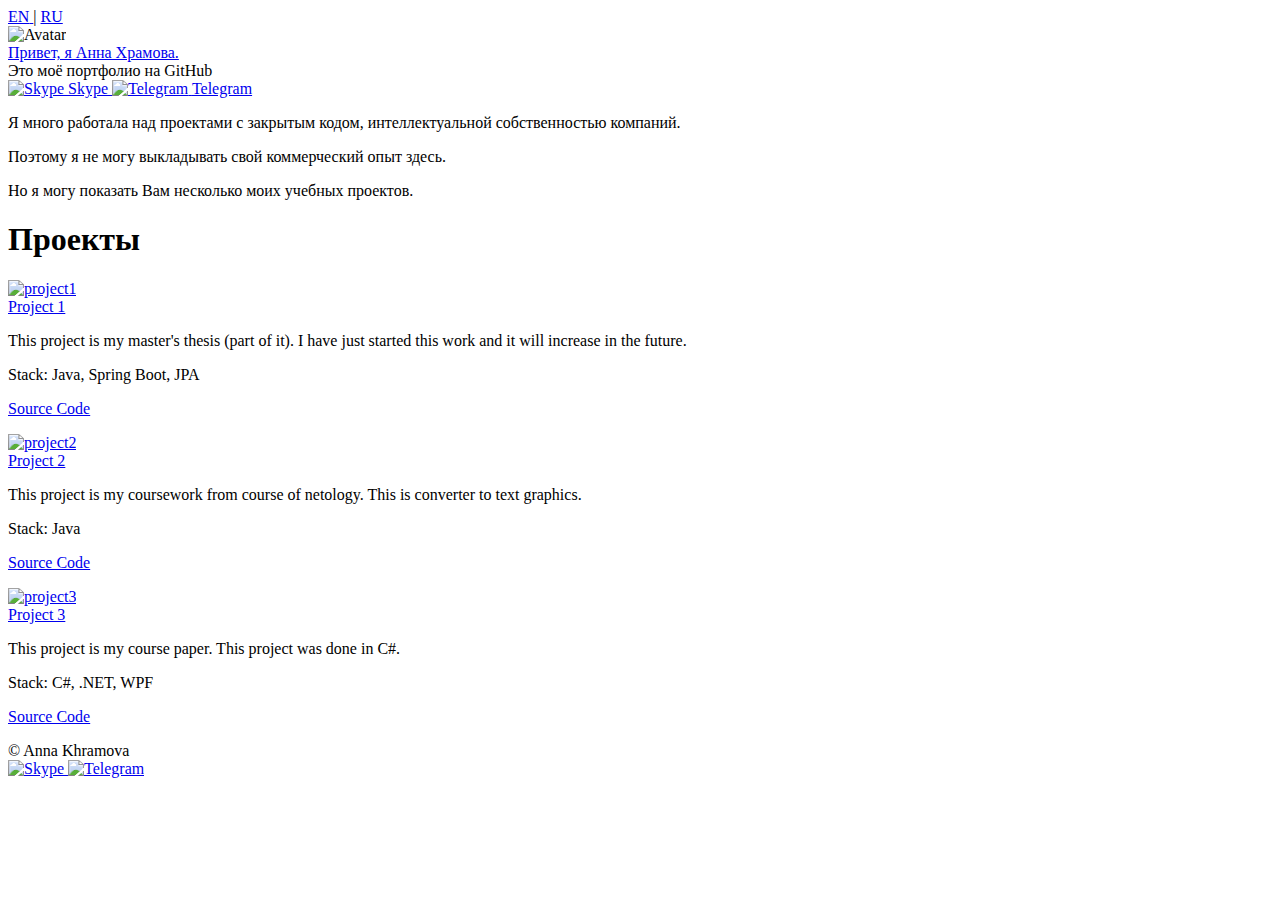
==== ru/index.html @ 5d62be84 "RU/EN" ====
<!DOCTYPE html>
<html lang="en">
<head>
    <meta charset="UTF-8">
    <title>Обо мне</title>
    <link rel="stylesheet" type="text/css" href="/assets/styles/styles.css">
</head>
<body>
    <div class="main">
        <div>
            <a href="/">
                <span>EN</span>
            </a>
            <span>|</span>
            <a href="/ru">
                <span>RU</span>
            </a>
        </div>
        <div class="content">
            <div class="content__hello">
                <img class="content__hello-img" src="/assets/img/avatar.png" alt="Avatar">
                <div class="content__hello-text">
                    <span class="content__name">
                        <a href="/">Привет, я Анна Храмова.</a>
                    </span>
                    <span class="content__description"><br/>Это моё портфолио на GitHub</span>
                    <nav class="content__social">
                        <a href="https://join.skype.com/invite/I2YCoaXWkorc" target="_blank" class="content__social-item">
                            <img src="../assets/img/icons/skype.svg" alt="Skype">
                            <span>Skype</span>
                        </a>
                        <a href="https://t.me/akhramovaa" target="_blank" class="content__social-item">
                            <img src="../assets/img/icons/telegram.svg" alt="Telegram">
                            <span>Telegram</span>
                        </a>
                    </nav>
                </div>
            </div>
            <div class="content__main">
                <div class="content__main-item">
                    <div class="main-item__description">
                        <p>Я много работала над проектами с закрытым кодом, интеллектуальной собственностью компаний.</p>
                        <p>Поэтому я не могу выкладывать свой коммерческий опыт здесь.</p>
                    </div>
                </div>
                <div class="content__main-item">
                    <div class="main-item__description">
                        <p>Но я могу показать Вам несколько моих учебных проектов.</p>
                    </div>
                </div>
                <h1 class="main-item__title">Проекты</h1>
                <div class="content__main-item project">
                    <a data-fslightbox href="/assets/img/project.png">
                        <img src="/assets/img/ThreatModel.png" alt="project1">
                    </a>
                    <div>
                        <div class="content__subheader">
                            <a href="/example/project1.html"><span>Project 1</span></a>
                        </div>
                        <div class="main-item__description">
                            <p>This project is my master's thesis (part of it). I have just started this work and it will increase in the future.
                            </p>
                        </div>
                        <div class="main-item__subdescription">
                            <p><span>Stack:</span> Java, Spring Boot, JPA</p>
                            <p class="main-item__links"><a href="https://github.com/AnnaKhramova/threat-model.git"><span>Source Code</span></a></p>
                        </div>
                    </div>
                </div>
                <div class="content__main-item project">
                    <a data-fslightbox href="/assets/img/project2.png">
                        <img src="/assets/img/Converter.png" alt="project2">
                    </a>
                    <div>
                        <div class="content__subheader">
                            <a href="/example/project2.html"><span>Project 2</span></a>
                        </div>
                        <div class="main-item__description">
                            <p>This project is my coursework from course of netology. This is converter to text graphics.
                                <br/></p>
                        </div>
                        <div class="main-item__subdescription">
                            <p><span>Stack:</span> Java</p>
                            <p class="main-item__links"><a href="https://github.com/AnnaKhramova/TestGraphicsConverter.git"><span>Source Code</span></a></p>
                        </div>
                    </div>
                </div>
                <div class="content__main-item project">
                    <a data-fslightbox href="/assets/img/project3.png">
                        <img src="/assets/img/SAPRTP.png" alt="project3">
                    </a>
                    <div>
                        <div class="content__subheader">
                            <a href="/example/project3.html"><span>Project 3</span></a>
                        </div>
                        <div class="main-item__description">
                            <p>This project is my course paper. This project was done in C#.
                                <br/></p>
                        </div>
                        <div class="main-item__subdescription">
                            <p><span>Stack:</span> C#, .NET, WPF</p>
                            <p class="main-item__links"><a href="https://github.com/AnnaKhramova/CADofTP.git"><span>Source Code</span></a></p>
                        </div>
                    </div>
                </div>
            </div>
        </div>
        <div class="footer">
            <div>
                <span>© Anna Khramova</span>
            </div>
            <div>
                <nav class="footer__social">
                    <a href="#link" target="_blank" class="footer__social-item">
                        <img src="../assets/img/icons/skype.svg" alt="Skype">
                    </a>
                    <a href="#link" target="_blank" class="footer__social-item">
                        <img src="../assets/img/icons/telegram.svg" alt="Telegram">
                    </a>
                </nav>
            </div>
        </div>
    </div>
    <script src="/assets/scripts/fslightbox.js"></script>
</body>
</html>
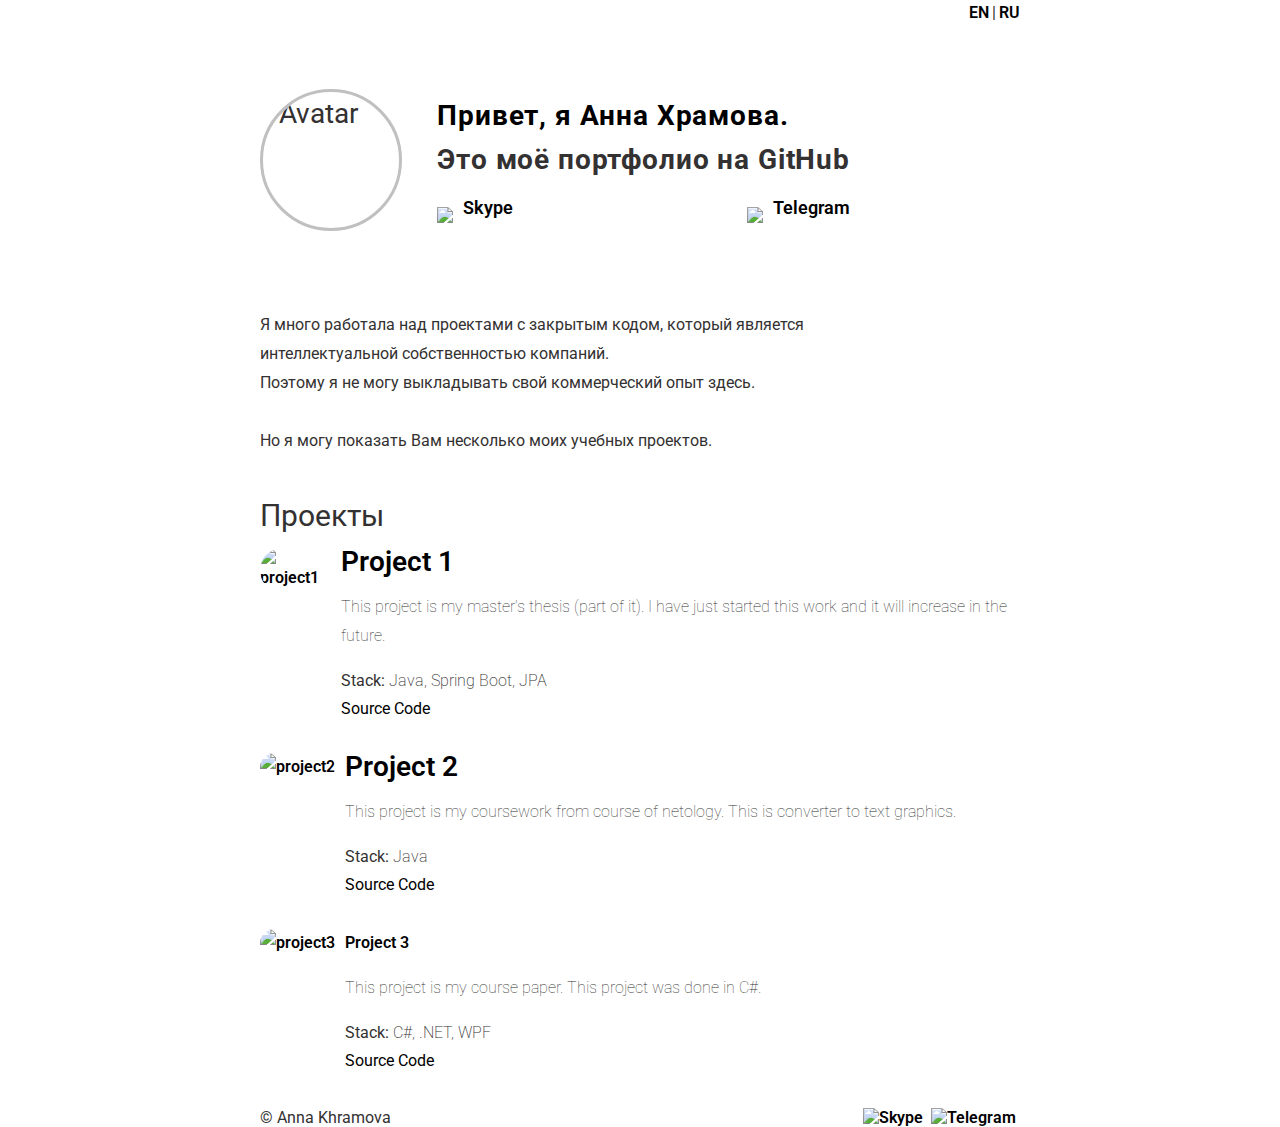
==== commit cbf05bb5: "RU/EN" ====
--- a/ru/index.html
+++ b/ru/index.html
@@ -7,7 +7,7 @@
 </head>
 <body>
     <div class="main">
-        <div>
+        <div class="header">
             <a href="/">
                 <span>EN</span>
             </a>
@@ -39,7 +39,8 @@
             <div class="content__main">
                 <div class="content__main-item">
                     <div class="main-item__description">
-                        <p>Я много работала над проектами с закрытым кодом, интеллектуальной собственностью компаний.</p>
+                        <p>Я много работала над проектами с закрытым кодом, который является
+                            <br/>интеллектуальной собственностью компаний.</p>
                         <p>Поэтому я не могу выкладывать свой коммерческий опыт здесь.</p>
                     </div>
                 </div>
@@ -48,14 +49,14 @@
                         <p>Но я могу показать Вам несколько моих учебных проектов.</p>
                     </div>
                 </div>
-                <h1 class="main-item__title">Проекты</h1>
+                <h2 class="content__subheader">Проекты</h2>
                 <div class="content__main-item project">
                     <a data-fslightbox href="/assets/img/project.png">
                         <img src="/assets/img/ThreatModel.png" alt="project1">
                     </a>
                     <div>
-                        <div class="content__subheader">
-                            <a href="/example/project1.html"><span>Project 1</span></a>
+                        <div class="main-item__title">
+                            <a href="/projects/project1.html"><span>Project 1</span></a>
                         </div>
                         <div class="main-item__description">
                             <p>This project is my master's thesis (part of it). I have just started this work and it will increase in the future.
@@ -72,8 +73,8 @@
                         <img src="/assets/img/Converter.png" alt="project2">
                     </a>
                     <div>
-                        <div class="content__subheader">
-                            <a href="/example/project2.html"><span>Project 2</span></a>
+                        <div class="main-item__title">
+                            <a href="/projects/project2.html"><span>Project 2</span></a>
                         </div>
                         <div class="main-item__description">
                             <p>This project is my coursework from course of netology. This is converter to text graphics.
@@ -90,8 +91,8 @@
                         <img src="/assets/img/SAPRTP.png" alt="project3">
                     </a>
                     <div>
-                        <div class="content__subheader">
-                            <a href="/example/project3.html"><span>Project 3</span></a>
+                        <div class="main-item-title">
+                            <a href="/projects/project3.html"><span>Project 3</span></a>
                         </div>
                         <div class="main-item__description">
                             <p>This project is my course paper. This project was done in C#.
--- a/assets/styles/styles.css
+++ b/assets/styles/styles.css
@@ -0,0 +1,269 @@
+@import url('https://fonts.googleapis.com/css2?family=Roboto:wght@100;300;400;500;700;900&display=swap');
+/***
+    The new CSS reset - version 1.7.3 (last updated 7.8.2022)
+    GitHub page: https://github.com/elad2412/the-new-css-reset
+***/
+
+/*
+    Remove all the styles of the "User-Agent-Stylesheet", except for the 'display' property
+    - The "symbol *" part is to solve Firefox SVG sprite bug
+ */
+*:where(:not(html, iframe, canvas, img, svg, video, audio):not(svg *, symbol *)) {
+    all: unset;
+    display: revert;
+}
+
+/* Preferred box-sizing value */
+*,
+*::before,
+*::after {
+    box-sizing: border-box;
+}
+
+/* Reapply the pointer cursor for anchor tags */
+a, button {
+    cursor: revert;
+}
+
+/* Remove list styles (bullets/numbers) */
+ol, ul, menu {
+    list-style: none;
+}
+
+/* For images to not be able to exceed their container */
+img {
+    max-width: 100%;
+}
+
+/* removes spacing between cells in tables */
+table {
+    border-collapse: collapse;
+}
+
+/* Safari - solving issue when using user-select:none on the <body> text input doesn't working */
+input, textarea {
+    -webkit-user-select: auto;
+}
+
+/* revert the 'white-space' property for textarea elements on Safari */
+textarea {
+    white-space: revert;
+}
+
+/* minimum style to allow to style meter element */
+meter {
+    -webkit-appearance: revert;
+    appearance: revert;
+}
+
+/* reset default text opacity of input placeholder */
+::placeholder {
+    color: unset;
+}
+
+/* fix the feature of 'hidden' attribute.
+   display:revert; revert to element instead of attribute */
+:where([hidden]) {
+    display: none;
+}
+
+/* revert for bug in Chromium browsers
+   - fix for the content editable attribute will work properly.
+   - webkit-user-select: auto; added for Safari in case of using user-select:none on wrapper element*/
+:where([contenteditable]:not([contenteditable="false"])) {
+    -moz-user-modify: read-write;
+    -webkit-user-modify: read-write;
+    overflow-wrap: break-word;
+    -webkit-line-break: after-white-space;
+    -webkit-user-select: auto;
+}
+
+/* apply back the draggable feature - exist only in Chromium and Safari */
+:where([draggable="true"]) {
+    -webkit-user-drag: element;
+}
+
+body {
+    font-family: 'Roboto', sans-serif;
+    color: #333131;
+}
+
+a {
+    color: black;
+    font-weight: 600;
+}
+
+a:hover {
+    text-decoration: underline;
+}
+
+@media (prefers-color-scheme: dark) {
+    body {
+        background-color: black;
+        color: #c8cbcd;
+    }
+
+    a {
+        color: #fff;
+    }
+
+    .content__social-item img,
+    .footer__social-item img{
+        filter: invert(1);
+    }
+}
+
+.main {
+    margin: auto;
+    width: 47.5rem;
+}
+
+.content__hello {
+    display: flex;
+    margin-top: 4.2rem;
+    margin-bottom: 5rem;
+    font-size: 28px;
+    line-height: 2.8rem;
+}
+
+.content__hello-img {
+    width: 142px;
+    height: 142px;
+    min-width: 142px;
+    border-radius: 50%;
+    border: 3px solid silver;
+}
+
+.content__hello-text {
+    margin-left: 2.2rem;
+    line-height: 2.7rem;
+    margin-top: 5px;
+}
+
+.content__name a {
+    font-weight: 700;
+    letter-spacing: 0.03em;
+}
+
+.content__description {
+    font-weight: 700;
+    letter-spacing: 0.03em;
+}
+
+.header {
+    display: flex;
+    justify-content: end;
+    margin-top: 0.2rem;
+}
+.header span {
+    margin-left: 3px;
+}
+
+.content__social {
+    display: flex;
+    max-width: 36rem;
+    font-size: 18px;
+    padding-top: 5px;
+    -webkit-box-orient: horizontal;
+    -webkit-box-direction: normal;
+    flex-direction: row;
+    flex: 1 1 0%;
+    -webkit-box-pack: start;
+    justify-content: space-between;
+}
+.content__social-item {
+    display: flex;
+    align-items: end;
+}
+.content__social-item img {
+    width: 22px;
+    height: 22px;
+    margin-right: 4px;
+}
+
+.content__about-header {
+    font-size: 2.4rem;
+    margin-bottom: 1.4rem;
+    line-height: 4rem;
+    text-transform: uppercase;
+}
+
+.content__subheader {
+    font-size: 30px;
+    line-height: 4rem;
+}
+
+.content__main-item {
+    display: flex;
+    line-height: 1.8rem;
+    margin-bottom: 1.8rem;
+}
+.content__main-item.project img {
+    max-width: 300px;
+    height: auto;
+    margin-right: 10px;
+    border-radius: 25px;
+}
+
+.main-item__description img {
+    border-radius: 25px;
+}
+
+.project .main-item__title {
+    font-weight: 500;
+    font-size: 28px;
+}
+
+.project .main-item__links span {
+    margin-right: 4px;
+}
+
+.project .main-item__description {
+    font-weight: 100;
+    margin-top: 1rem;
+}
+
+.project .main-item__subdescription {
+    font-weight: 200;
+    margin-top: 1rem;
+}
+.project .main-item__subdescription span {
+    font-weight: 400;
+}
+
+.post .main-item__title{
+    font-size: 1.48rem;
+    line-height: 2rem;
+    font-weight: 500;
+    letter-spacing: .05rem;
+}
+
+.post .main-item__title a{
+    box-shadow: none;
+    letter-spacing: 0.03em;
+}
+
+.post .main-item__date {
+    display: inline-block;
+    font-size: .94rem;
+    font-weight: 700;
+    line-height: 1.55rem;
+}
+
+.post .main-item__description {
+    line-height: 1.8rem;
+    margin-top: -0.2rem;
+    margin-bottom: 0.8rem;
+}
+
+.footer {
+    margin-top: 2rem;
+    display: flex;
+    justify-content: space-between;
+}
+
+.footer__social-item img {
+    width: 22px;
+    height: 22px;
+    margin-right: 4px;
+}
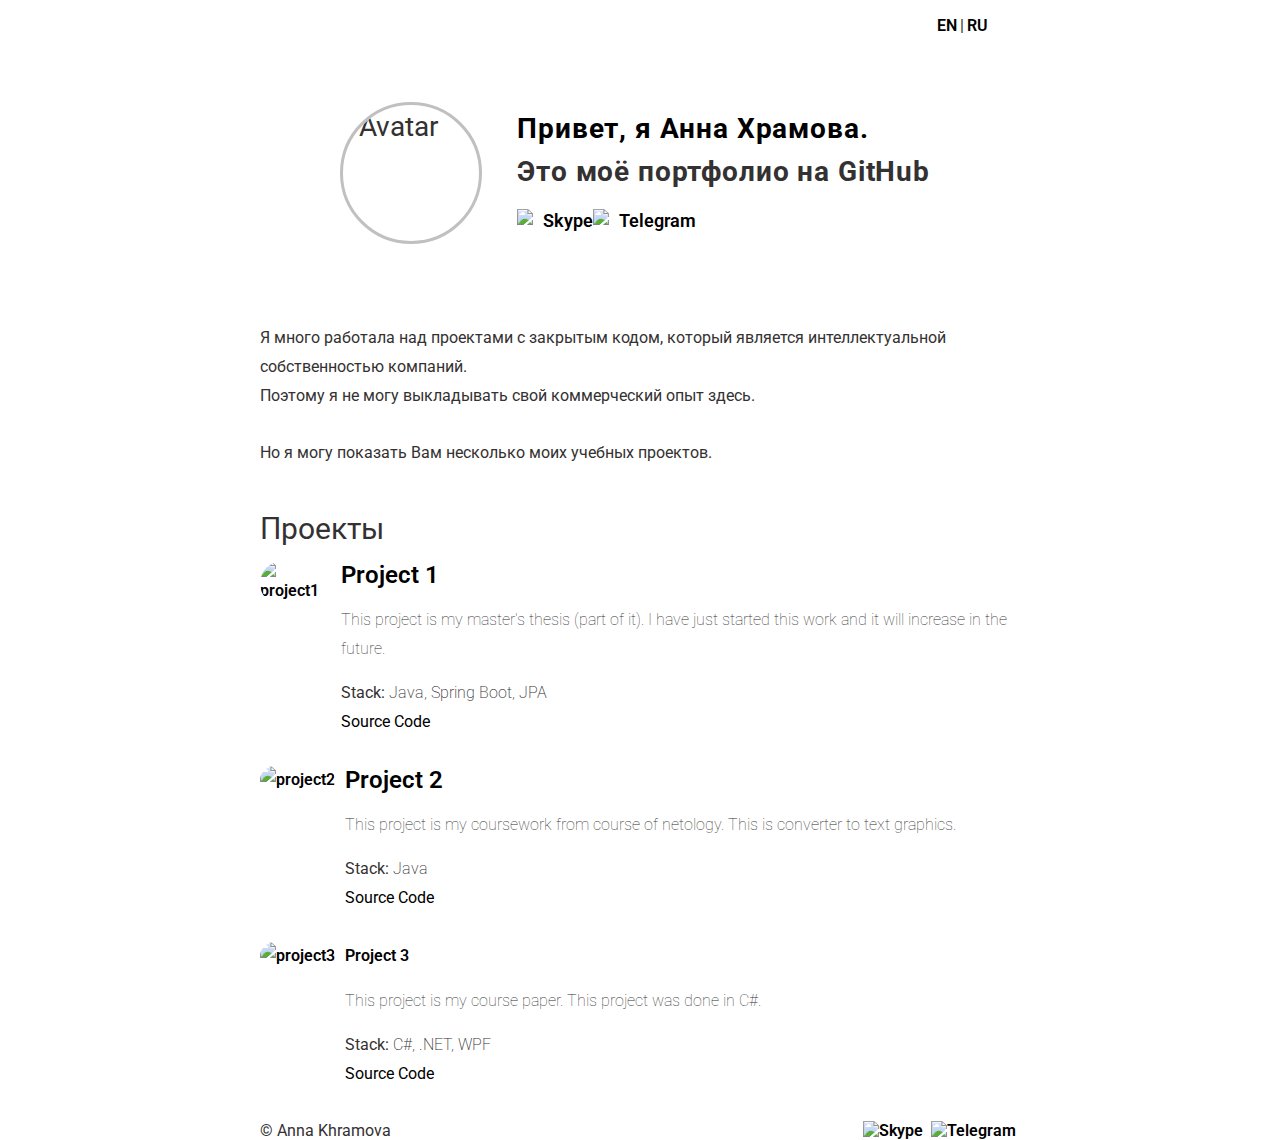
==== commit ef8ef192: "RU/EN" ====
--- a/ru/index.html
+++ b/ru/index.html
@@ -39,8 +39,7 @@
             <div class="content__main">
                 <div class="content__main-item">
                     <div class="main-item__description">
-                        <p>Я много работала над проектами с закрытым кодом, который является
-                            <br/>интеллектуальной собственностью компаний.</p>
+                        <p>Я много работала над проектами с закрытым кодом, который является интеллектуальной собственностью компаний.</p>
                         <p>Поэтому я не могу выкладывать свой коммерческий опыт здесь.</p>
                     </div>
                 </div>
--- a/assets/styles/styles.css
+++ b/assets/styles/styles.css
@@ -122,6 +122,7 @@
     display: flex;
     margin-top: 4.2rem;
     margin-bottom: 5rem;
+    margin-left: 5rem;
     font-size: 28px;
     line-height: 2.8rem;
 }
@@ -153,7 +154,8 @@
 .header {
     display: flex;
     justify-content: end;
-    margin-top: 0.2rem;
+    margin-top: 1rem;
+    margin-right: 2rem;
 }
 .header span {
     margin-left: 3px;
@@ -169,11 +171,10 @@
     flex-direction: row;
     flex: 1 1 0%;
     -webkit-box-pack: start;
-    justify-content: space-between;
 }
 .content__social-item {
     display: flex;
-    align-items: end;
+    align-items: center;
 }
 .content__social-item img {
     width: 22px;
@@ -211,7 +212,7 @@
 
 .project .main-item__title {
     font-weight: 500;
-    font-size: 28px;
+    font-size: 24px;
 }
 
 .project .main-item__links span {
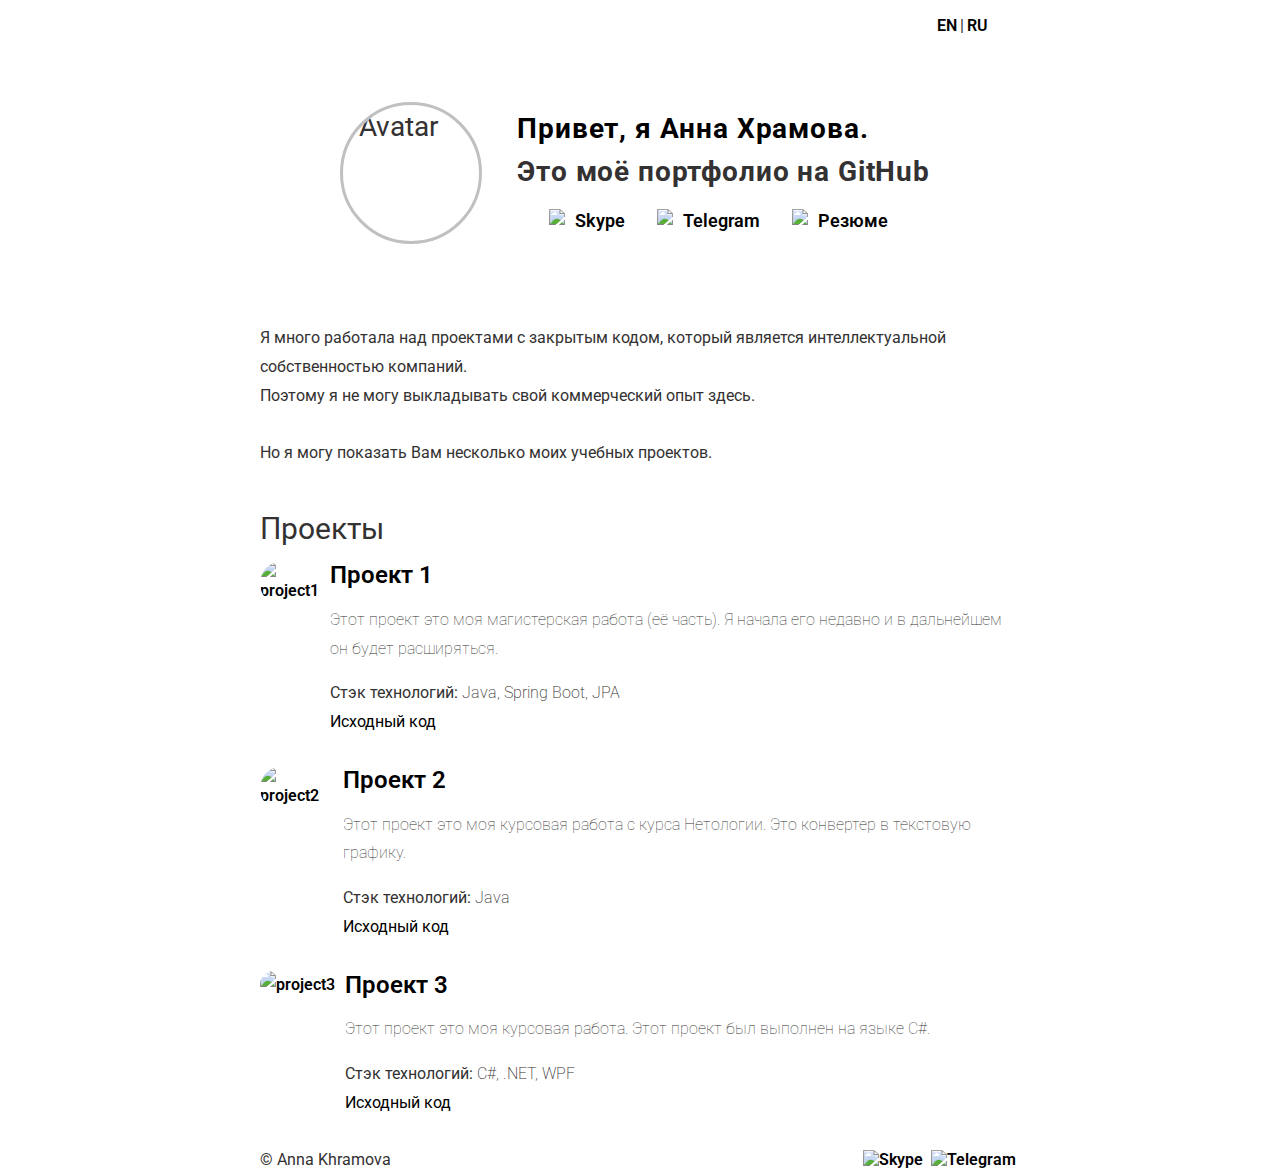
==== commit 4b5c7059: "Resume" ====
--- a/ru/index.html
+++ b/ru/index.html
@@ -33,6 +33,10 @@
                             <img src="../assets/img/icons/telegram.svg" alt="Telegram">
                             <span>Telegram</span>
                         </a>
+                        <a href="https://drive.google.com/file/d/1PjHw_tfwJFnIu9QfQ94iJYPGNQOSwj7A/view?usp=sharing" target="_blank" class="content__social-item">
+                            <img src="../assets/img/icons/resume.svg" alt="Resume">
+                            <span>Резюме</span>
+                        </a>
                     </nav>
                 </div>
             </div>
@@ -55,15 +59,14 @@
                     </a>
                     <div>
                         <div class="main-item__title">
-                            <a href="/projects/project1.html"><span>Project 1</span></a>
+                            <a href="/projects/project1.html"><span>Проект 1</span></a>
                         </div>
                         <div class="main-item__description">
-                            <p>This project is my master's thesis (part of it). I have just started this work and it will increase in the future.
-                            </p>
+                            <p>Этот проект это моя магистерская работа (её часть). Я начала его недавно и в дальнейшем он будет расширяться.</p>
                         </div>
                         <div class="main-item__subdescription">
-                            <p><span>Stack:</span> Java, Spring Boot, JPA</p>
-                            <p class="main-item__links"><a href="https://github.com/AnnaKhramova/threat-model.git"><span>Source Code</span></a></p>
+                            <p><span>Стэк технологий:</span> Java, Spring Boot, JPA</p>
+                            <p class="main-item__links"><a href="https://github.com/AnnaKhramova/threat-model/tree/develop"><span>Исходный код</span></a></p>
                         </div>
                     </div>
                 </div>
@@ -73,15 +76,15 @@
                     </a>
                     <div>
                         <div class="main-item__title">
-                            <a href="/projects/project2.html"><span>Project 2</span></a>
+                            <a href="/projects/project2.html"><span>Проект 2</span></a>
                         </div>
                         <div class="main-item__description">
-                            <p>This project is my coursework from course of netology. This is converter to text graphics.
+                            <p>Этот проект это моя курсовая работа с курса Нетологии. Это конвертер в текстовую графику.
                                 <br/></p>
                         </div>
                         <div class="main-item__subdescription">
-                            <p><span>Stack:</span> Java</p>
-                            <p class="main-item__links"><a href="https://github.com/AnnaKhramova/TestGraphicsConverter.git"><span>Source Code</span></a></p>
+                            <p><span>Стэк технологий:</span> Java</p>
+                            <p class="main-item__links"><a href="https://github.com/AnnaKhramova/TestGraphicsConverter.git"><span>Исходный код</span></a></p>
                         </div>
                     </div>
                 </div>
@@ -90,16 +93,16 @@
                         <img src="/assets/img/SAPRTP.png" alt="project3">
                     </a>
                     <div>
-                        <div class="main-item-title">
-                            <a href="/projects/project3.html"><span>Project 3</span></a>
+                        <div class="main-item__title">
+                            <a href="/projects/project3.html"><span>Проект 3</span></a>
                         </div>
                         <div class="main-item__description">
-                            <p>This project is my course paper. This project was done in C#.
+                            <p>Этот проект это моя курсовая работа. Этот проект был выполнен на языке C#.
                                 <br/></p>
                         </div>
                         <div class="main-item__subdescription">
-                            <p><span>Stack:</span> C#, .NET, WPF</p>
-                            <p class="main-item__links"><a href="https://github.com/AnnaKhramova/CADofTP.git"><span>Source Code</span></a></p>
+                            <p><span>Стэк технологий:</span> C#, .NET, WPF</p>
+                            <p class="main-item__links"><a href="https://github.com/AnnaKhramova/CADofTP.git"><span>Исходный код</span></a></p>
                         </div>
                     </div>
                 </div>
--- a/assets/styles/styles.css
+++ b/assets/styles/styles.css
@@ -175,6 +175,7 @@
 .content__social-item {
     display: flex;
     align-items: center;
+    margin-left: 2rem;
 }
 .content__social-item img {
     width: 22px;
@@ -199,6 +200,11 @@
     line-height: 1.8rem;
     margin-bottom: 1.8rem;
 }
+
+.content__main-item text {
+    margin-left: 5rem;
+}
+
 .content__main-item.project img {
     max-width: 300px;
     height: auto;
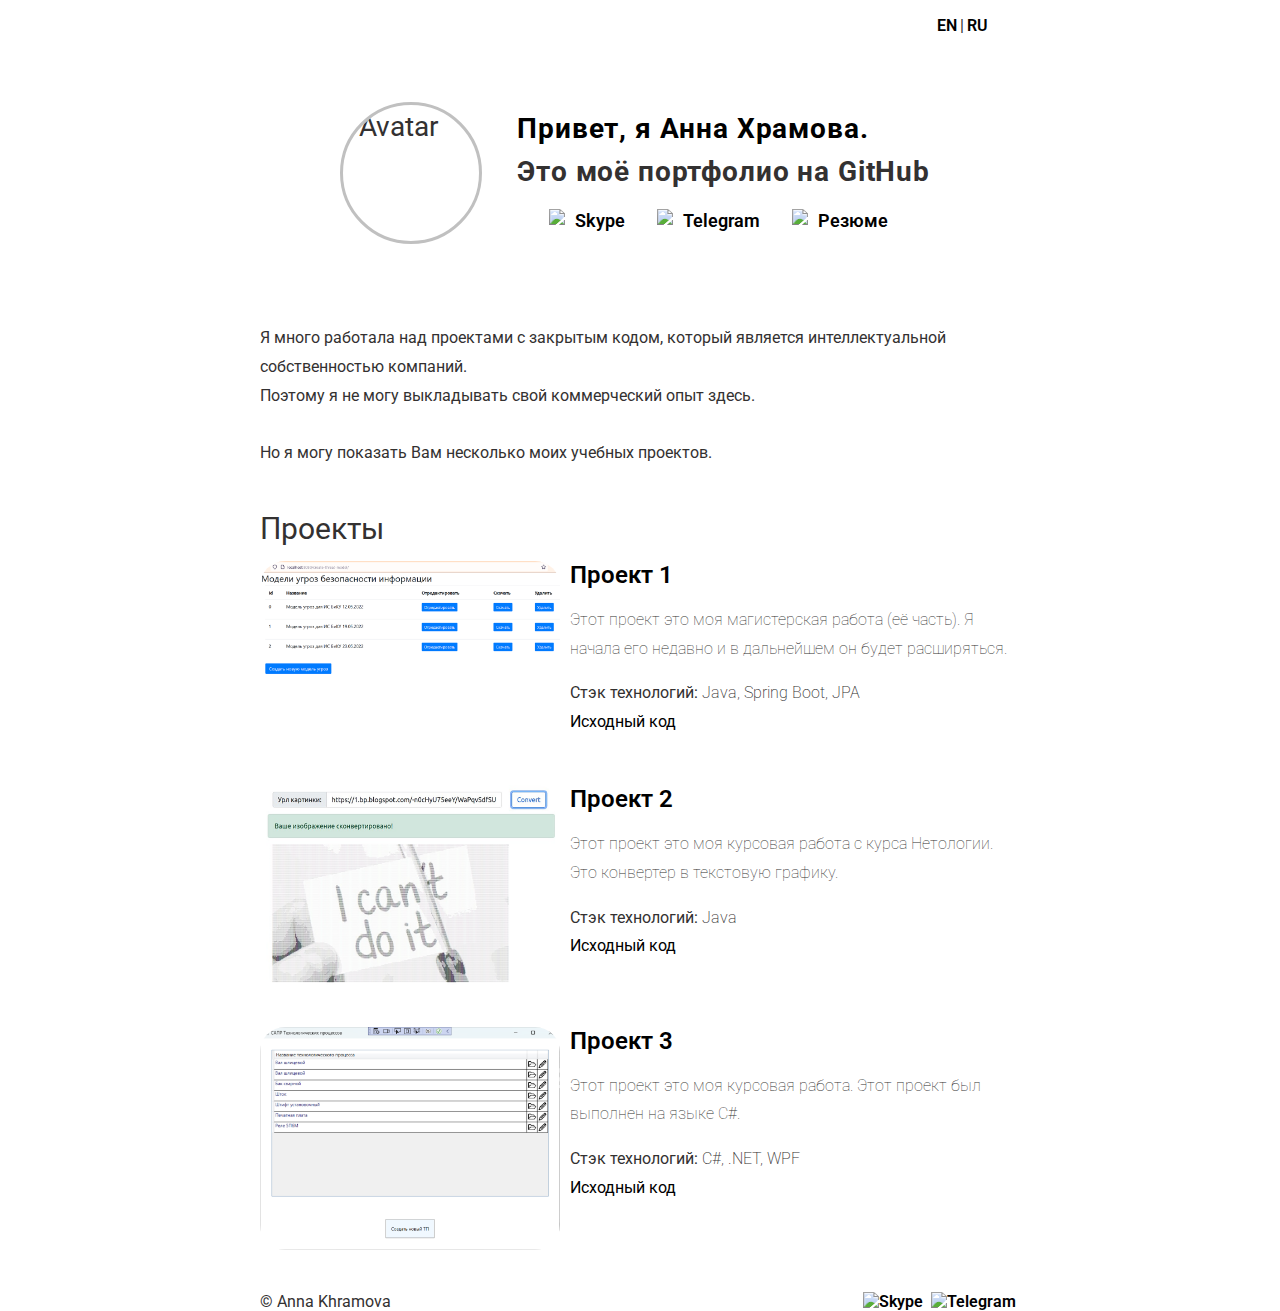
==== commit 41dfc892: "projects" ====
--- a/ru/index.html
+++ b/ru/index.html
@@ -55,11 +55,11 @@
                 <h2 class="content__subheader">Проекты</h2>
                 <div class="content__main-item project">
                     <a data-fslightbox href="/assets/img/project.png">
-                        <img src="/assets/img/ThreatModel.png" alt="project1">
+                        <img src="/assets/img/threatmodel.png" alt="project1">
                     </a>
                     <div>
                         <div class="main-item__title">
-                            <a href="/projects/project1.html"><span>Проект 1</span></a>
+                            <a href="/ru/projects/threatmodel.html"><span>Проект 1</span></a>
                         </div>
                         <div class="main-item__description">
                             <p>Этот проект это моя магистерская работа (её часть). Я начала его недавно и в дальнейшем он будет расширяться.</p>
@@ -72,11 +72,11 @@
                 </div>
                 <div class="content__main-item project">
                     <a data-fslightbox href="/assets/img/project2.png">
-                        <img src="/assets/img/Converter.png" alt="project2">
+                        <img src="/assets/img/converter.png" alt="project2">
                     </a>
                     <div>
                         <div class="main-item__title">
-                            <a href="/projects/project2.html"><span>Проект 2</span></a>
+                            <a href="/ru/projects/converter.html"><span>Проект 2</span></a>
                         </div>
                         <div class="main-item__description">
                             <p>Этот проект это моя курсовая работа с курса Нетологии. Это конвертер в текстовую графику.
@@ -90,11 +90,11 @@
                 </div>
                 <div class="content__main-item project">
                     <a data-fslightbox href="/assets/img/project3.png">
-                        <img src="/assets/img/SAPRTP.png" alt="project3">
+                        <img src="/assets/img/saprtp.png" alt="project3">
                     </a>
                     <div>
                         <div class="main-item__title">
-                            <a href="/projects/project3.html"><span>Проект 3</span></a>
+                            <a href="/ru/projects/saprtp.html"><span>Проект 3</span></a>
                         </div>
                         <div class="main-item__description">
                             <p>Этот проект это моя курсовая работа. Этот проект был выполнен на языке C#.
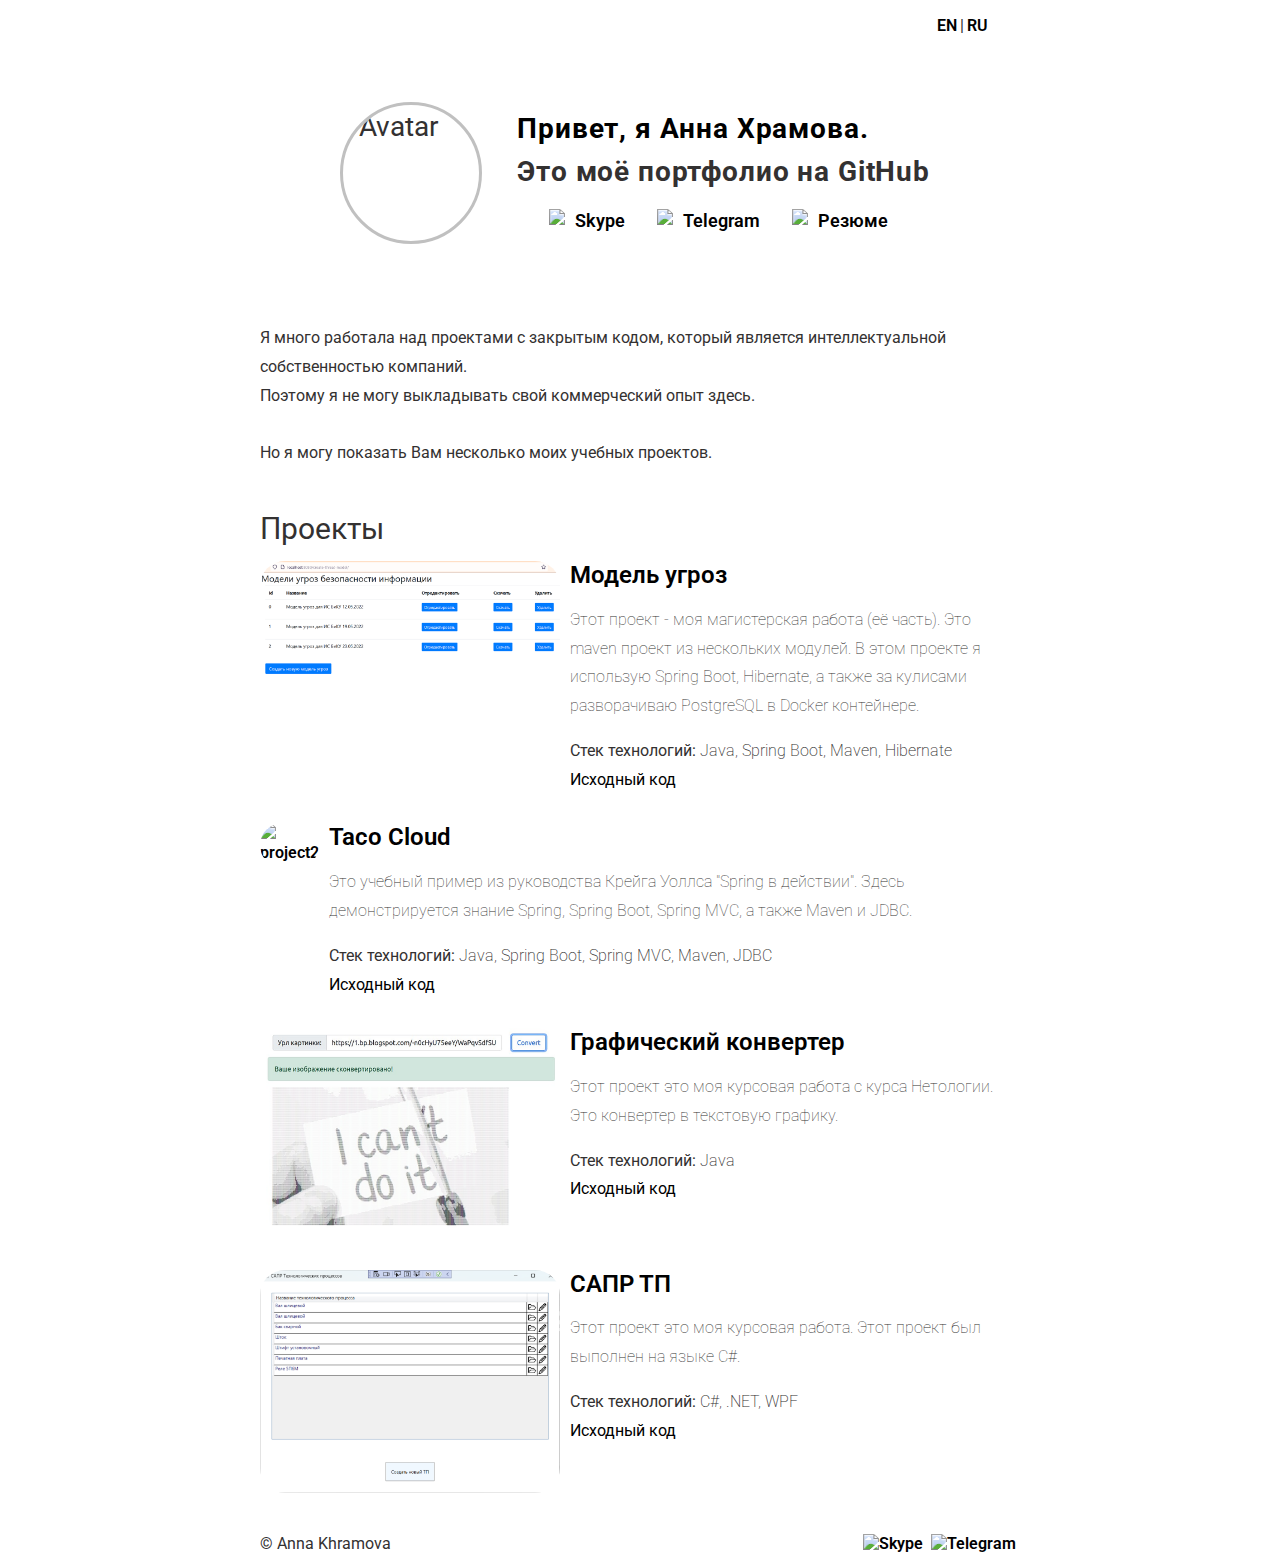
==== commit 96699a7c: "Add Taco Cloud" ====
--- a/ru/index.html
+++ b/ru/index.html
@@ -18,7 +18,7 @@
         </div>
         <div class="content">
             <div class="content__hello">
-                <img class="content__hello-img" src="/assets/img/avatar.png" alt="Avatar">
+                <img class="content__hello-img" src="../../assets/img/avatar.png" alt="Avatar">
                 <div class="content__hello-text">
                     <span class="content__name">
                         <a href="/">Привет, я Анна Храмова.</a>
@@ -26,15 +26,15 @@
                     <span class="content__description"><br/>Это моё портфолио на GitHub</span>
                     <nav class="content__social">
                         <a href="https://join.skype.com/invite/I2YCoaXWkorc" target="_blank" class="content__social-item">
-                            <img src="../assets/img/icons/skype.svg" alt="Skype">
+                            <img src="../../assets/img/icons/skype.svg" alt="Skype">
                             <span>Skype</span>
                         </a>
                         <a href="https://t.me/akhramovaa" target="_blank" class="content__social-item">
-                            <img src="../assets/img/icons/telegram.svg" alt="Telegram">
+                            <img src="../../assets/img/icons/telegram.svg" alt="Telegram">
                             <span>Telegram</span>
                         </a>
                         <a href="https://drive.google.com/file/d/1PjHw_tfwJFnIu9QfQ94iJYPGNQOSwj7A/view?usp=sharing" target="_blank" class="content__social-item">
-                            <img src="../assets/img/icons/resume.svg" alt="Resume">
+                            <img src="../../assets/img/icons/resume.svg" alt="Resume">
                             <span>Резюме</span>
                         </a>
                     </nav>
@@ -54,54 +54,71 @@
                 </div>
                 <h2 class="content__subheader">Проекты</h2>
                 <div class="content__main-item project">
-                    <a data-fslightbox href="/assets/img/project.png">
-                        <img src="/assets/img/threatmodel.png" alt="project1">
+                    <a data-fslightbox href="../../assets/img/threatmodel.png">
+                        <img src="../../assets/img/threatmodel.png" alt="project1">
                     </a>
                     <div>
                         <div class="main-item__title">
-                            <a href="/ru/projects/threatmodel.html"><span>Проект 1</span></a>
+                            <a href="/ru/projects/threatmodel.html"><span>Модель угроз</span></a>
                         </div>
                         <div class="main-item__description">
-                            <p>Этот проект это моя магистерская работа (её часть). Я начала его недавно и в дальнейшем он будет расширяться.</p>
+                            <p>Этот проект - моя магистерская работа (её часть). Это maven проект из нескольких модулей. В этом проекте я использую Spring Boot, Hibernate, а также за кулисами разворачиваю PostgreSQL в Docker контейнере.</p>
                         </div>
                         <div class="main-item__subdescription">
-                            <p><span>Стэк технологий:</span> Java, Spring Boot, JPA</p>
+                            <p><span>Стек технологий:</span> Java, Spring Boot, Maven, Hibernate</p>
                             <p class="main-item__links"><a href="https://github.com/AnnaKhramova/threat-model/tree/develop"><span>Исходный код</span></a></p>
                         </div>
                     </div>
                 </div>
                 <div class="content__main-item project">
-                    <a data-fslightbox href="/assets/img/project2.png">
-                        <img src="/assets/img/converter.png" alt="project2">
+                    <a data-fslightbox href="../../assets/img/tacocloud.png">
+                        <img src="../../assets/img/tacocloud.png" alt="project2">
                     </a>
                     <div>
                         <div class="main-item__title">
-                            <a href="/ru/projects/converter.html"><span>Проект 2</span></a>
+                            <a href="/ru/projects/tacocloud.html"><span>Taco Cloud</span></a>
+                        </div>
+                        <div class="main-item__description">
+                            <p>Это учебный пример из руководства Крейга Уоллса "Spring в действии". Здесь демонстрируется знание Spring, Spring Boot, Spring MVC, а также Maven и JDBC.</p>
+                        </div>
+                        <div class="main-item__subdescription">
+                            <p><span>Стек технологий:</span> Java, Spring Boot, Spring MVC, Maven, JDBC</p>
+                            <p class="main-item__links"><a href="https://github.com/AnnaKhramova/threat-model/tree/develop"><span>Исходный код</span></a></p>
+                        </div>
+                    </div>
+                </div>
+                <div class="content__main-item project">
+                    <a data-fslightbox href="../../assets/img/converter.png">
+                        <img src="../../assets/img/converter.png" alt="project3">
+                    </a>
+                    <div>
+                        <div class="main-item__title">
+                            <a href="/ru/projects/converter.html"><span>Графический конвертер</span></a>
                         </div>
                         <div class="main-item__description">
                             <p>Этот проект это моя курсовая работа с курса Нетологии. Это конвертер в текстовую графику.
                                 <br/></p>
                         </div>
                         <div class="main-item__subdescription">
-                            <p><span>Стэк технологий:</span> Java</p>
+                            <p><span>Стек технологий:</span> Java</p>
                             <p class="main-item__links"><a href="https://github.com/AnnaKhramova/TestGraphicsConverter.git"><span>Исходный код</span></a></p>
                         </div>
                     </div>
                 </div>
                 <div class="content__main-item project">
-                    <a data-fslightbox href="/assets/img/project3.png">
-                        <img src="/assets/img/saprtp.png" alt="project3">
+                    <a data-fslightbox href="../../assets/img/saprtp.png">
+                        <img src="../../assets/img/saprtp.png" alt="project4">
                     </a>
                     <div>
                         <div class="main-item__title">
-                            <a href="/ru/projects/saprtp.html"><span>Проект 3</span></a>
+                            <a href="/ru/projects/saprtp.html"><span>САПР ТП</span></a>
                         </div>
                         <div class="main-item__description">
                             <p>Этот проект это моя курсовая работа. Этот проект был выполнен на языке C#.
                                 <br/></p>
                         </div>
                         <div class="main-item__subdescription">
-                            <p><span>Стэк технологий:</span> C#, .NET, WPF</p>
+                            <p><span>Стек технологий:</span> C#, .NET, WPF</p>
                             <p class="main-item__links"><a href="https://github.com/AnnaKhramova/CADofTP.git"><span>Исходный код</span></a></p>
                         </div>
                     </div>
@@ -115,15 +132,15 @@
             <div>
                 <nav class="footer__social">
                     <a href="#link" target="_blank" class="footer__social-item">
-                        <img src="../assets/img/icons/skype.svg" alt="Skype">
+                        <img src="../../assets/img/icons/skype.svg" alt="Skype">
                     </a>
                     <a href="#link" target="_blank" class="footer__social-item">
-                        <img src="../assets/img/icons/telegram.svg" alt="Telegram">
+                        <img src="../../assets/img/icons/telegram.svg" alt="Telegram">
                     </a>
                 </nav>
             </div>
         </div>
     </div>
-    <script src="/assets/scripts/fslightbox.js"></script>
+    <script src="../../assets/scripts/fslightbox.js"></script>
 </body>
 </html>
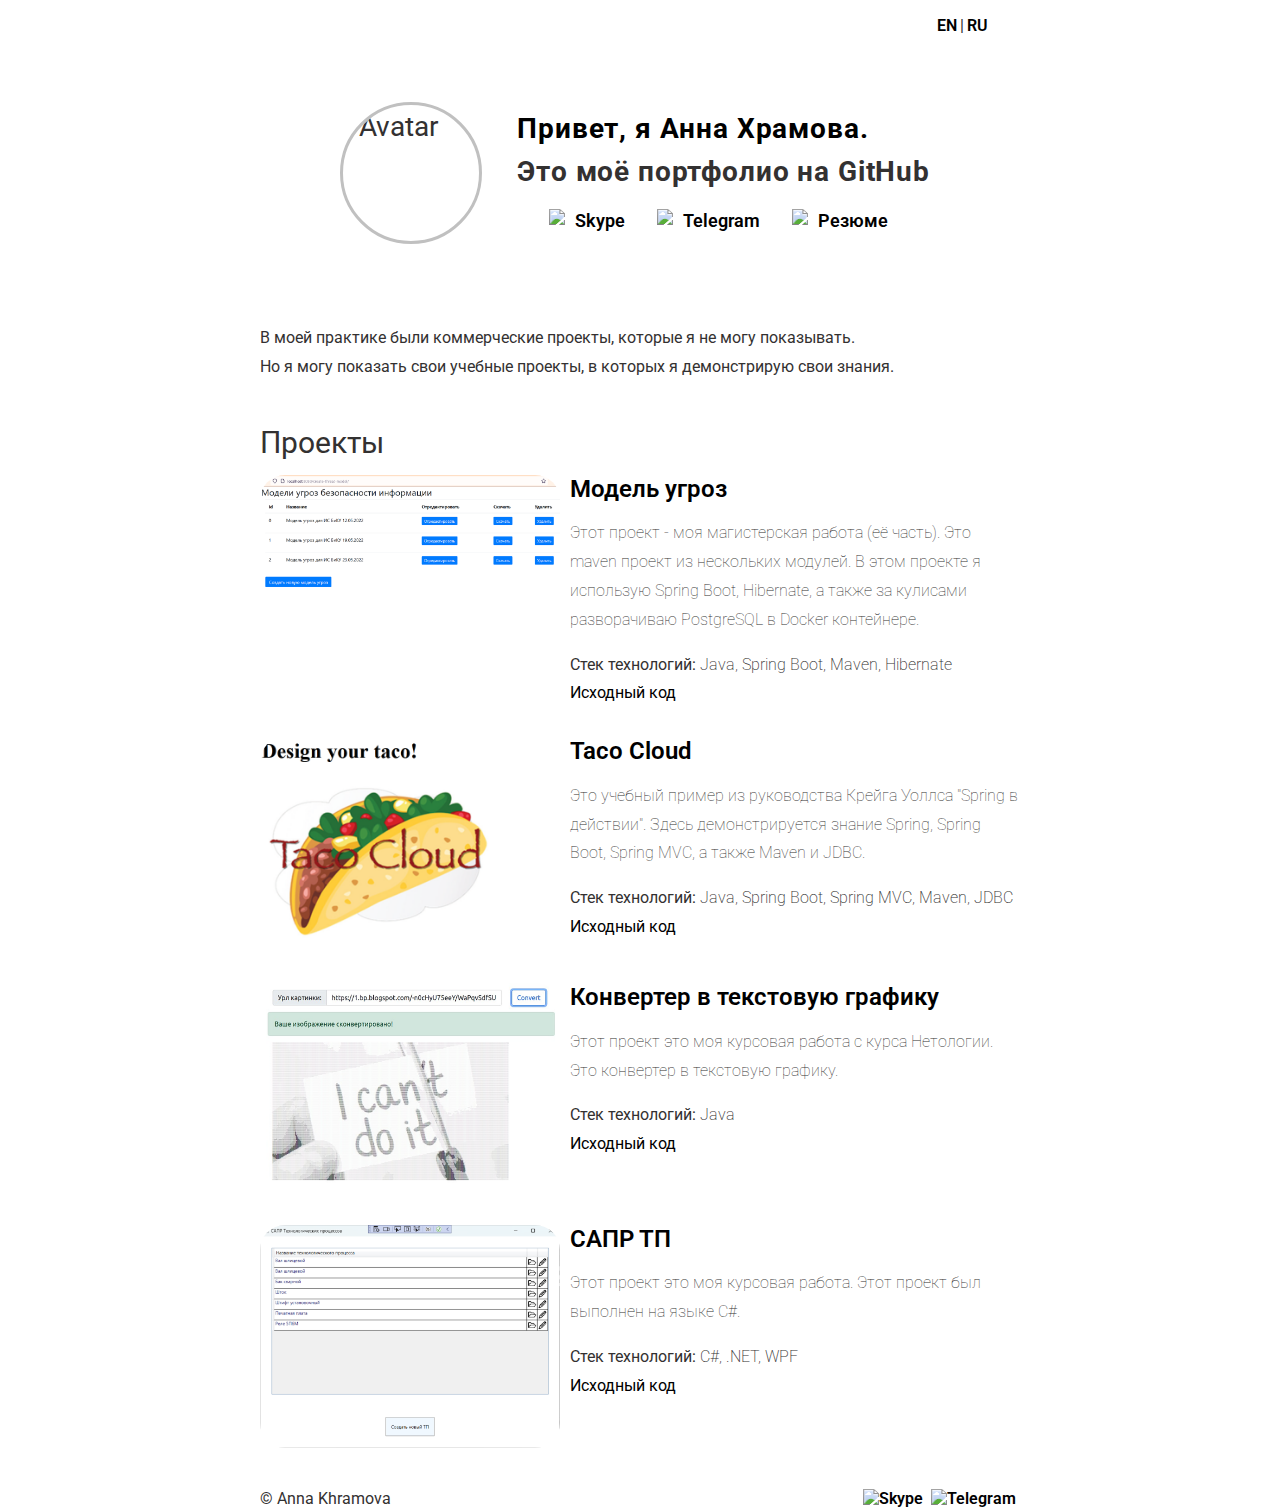
==== commit cb49ccf1: "Refactor" ====
--- a/ru/index.html
+++ b/ru/index.html
@@ -43,13 +43,8 @@
             <div class="content__main">
                 <div class="content__main-item">
                     <div class="main-item__description">
-                        <p>Я много работала над проектами с закрытым кодом, который является интеллектуальной собственностью компаний.</p>
-                        <p>Поэтому я не могу выкладывать свой коммерческий опыт здесь.</p>
-                    </div>
-                </div>
-                <div class="content__main-item">
-                    <div class="main-item__description">
-                        <p>Но я могу показать Вам несколько моих учебных проектов.</p>
+                        <p>В моей практике были коммерческие проекты, которые я не могу показывать.</p>
+                        <p>Но я могу показать свои учебные проекты, в которых я демонстрирую свои знания.</p>
                     </div>
                 </div>
                 <h2 class="content__subheader">Проекты</h2>
@@ -93,7 +88,7 @@
                     </a>
                     <div>
                         <div class="main-item__title">
-                            <a href="/ru/projects/converter.html"><span>Графический конвертер</span></a>
+                            <a href="/ru/projects/converter.html"><span>Конвертер в текстовую графику</span></a>
                         </div>
                         <div class="main-item__description">
                             <p>Этот проект это моя курсовая работа с курса Нетологии. Это конвертер в текстовую графику.
